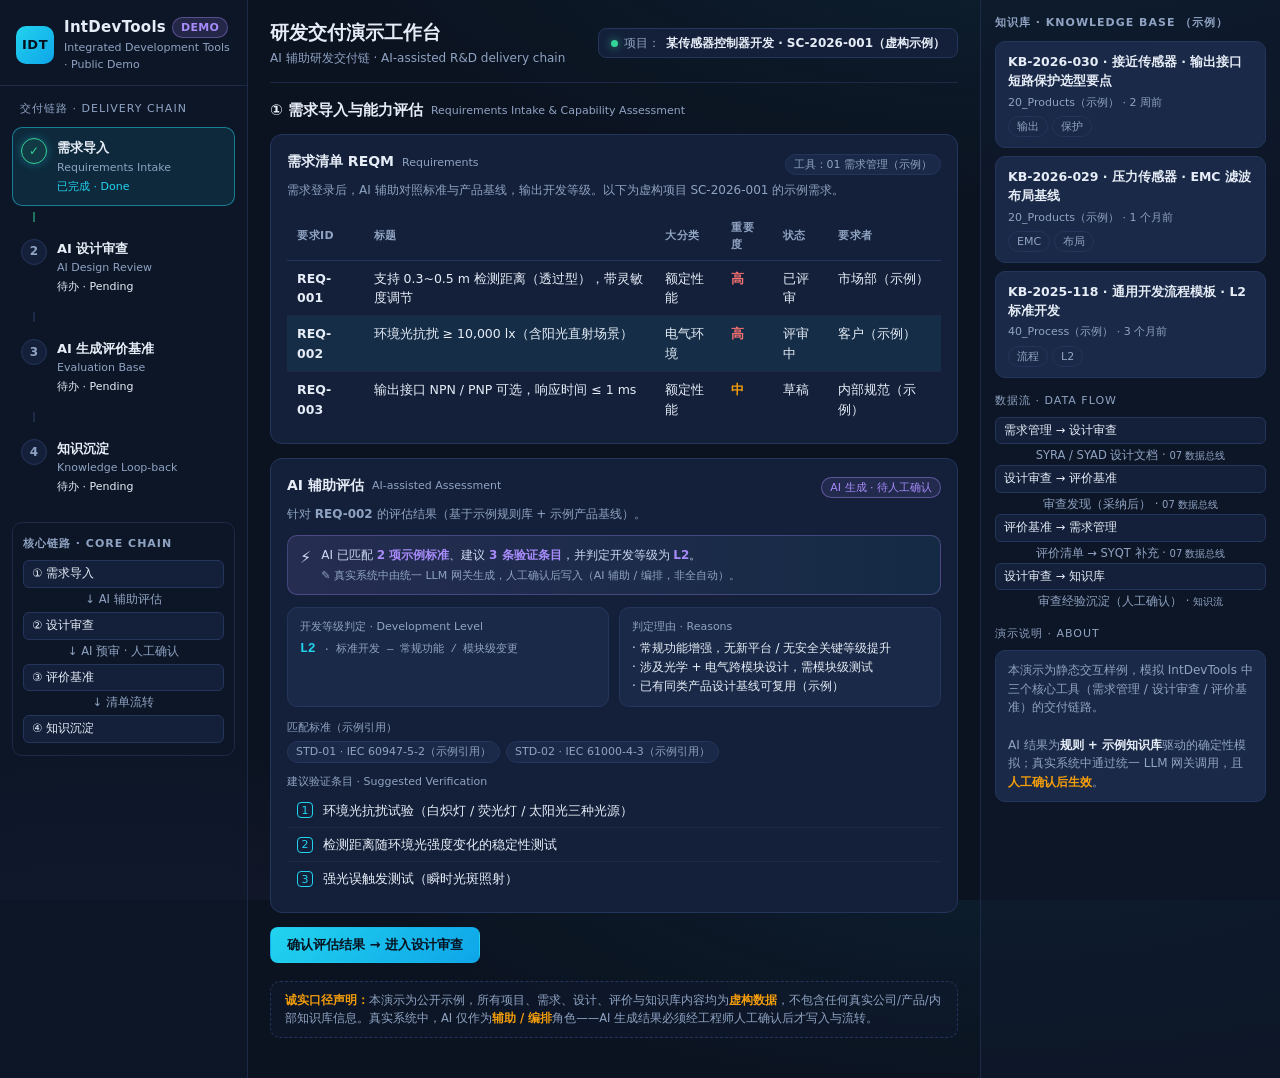
==== demo/index.html @ fffe7171 "feat: IntDevTools 公开演示 — AI 辅助研发交付链（中/日双语 README + 静态 Demo + 架构图 + 虚构样例数据 + MIT）" ====
<!DOCTYPE html>
<html lang="zh-CN">
<head>
<meta charset="UTF-8" />
<meta name="viewport" content="width=device-width, initial-scale=1.0" />
<title>IntDevTools 公开演示 · AI 辅助研发交付链</title>
<meta name="description" content="IntDevTools 公开演示：需求导入 → AI 设计审查 → AI 生成评价基准 → 知识沉淀。所有数据均为虚构示例。" />
<link rel="stylesheet" href="css/style.css" />
</head>
<body>
<div class="app">

  <!-- ================= 左侧：步骤导航 ================= -->
  <aside class="side-l">
    <div class="brand">
      <div class="brand-logo">IDT</div>
      <div>
        <div class="brand-name">IntDevTools<span class="badge-demo">DEMO</span></div>
        <div class="brand-sub">Integrated Development Tools · Public Demo</div>
      </div>
    </div>
    <nav class="stepper" id="stepper"></nav>
  </aside>

  <!-- ================= 中间：主内容 ================= -->
  <main class="main">
    <header class="topbar">
      <div>
        <h1 id="page-title">研发交付演示工作台</h1>
        <div class="sub" id="page-sub">AI 辅助研发交付链 · AI-assisted R&D delivery chain</div>
      </div>
      <div class="chip"><span class="dot"></span><span>项目：</span><b id="chip-project">—</b></div>
    </header>
    <div id="view"></div>
    <div class="disclaimer" id="disclaimer"></div>
  </main>

  <!-- ================= 右侧：知识库 ================= -->
  <aside class="side-r">
    <div class="side-r-inner">
      <h4>知识库 · Knowledge Base <span style="text-transform:none">（示例）</span></h4>
      <div id="kb-list"></div>
      <div class="kb-panel-title">数据流 · Data Flow</div>
      <div id="flow-list"></div>
      <div class="kb-panel-title">演示说明 · About</div>
      <div class="kb-card" style="font-size:12px;color:var(--muted)">
        本演示为静态交互样例，模拟 IntDevTools 中三个核心工具（需求管理 / 设计审查 / 评价基准）的交付链路。<br/><br/>
        AI 结果为<b style="color:var(--text)">规则 + 示例知识库</b>驱动的确定性模拟；真实系统中通过统一 LLM 网关调用，且<b style="color:var(--warn)">人工确认后生效</b>。
      </div>
    </div>
  </aside>

</div>

<script src="js/data.js"></script>
<script src="js/app.js"></script>
</body>
</html>
---- demo/css/style.css ----
/* =====================================================================
   IntDevTools 公开演示 · 样式
   Public demo stylesheet — dark engineering theme, no external deps.
   ===================================================================== */

:root {
  --bg: #0b1220;
  --bg-2: #101a2e;
  --panel: #14203a;
  --panel-2: #1a2947;
  --line: #24355c;
  --line-soft: #1c2a47;
  --text: #e6edf7;
  --muted: #8fa3c2;
  --accent: #22d3ee;
  --accent-2: #38bdf8;
  --ok: #34d399;
  --warn: #f59e0b;
  --danger: #f87171;
  --ai: #a78bfa;
  --mono: "Cascadia Code", "JetBrains Mono", Consolas, "Courier New", monospace;
  --sans: "Segoe UI", "PingFang SC", "Microsoft YaHei", "Hiragino Sans", system-ui, sans-serif;
}

* { box-sizing: border-box; margin: 0; padding: 0; }

html, body { height: 100%; }

body {
  font-family: var(--sans);
  background:
    radial-gradient(1200px 500px at 80% -10%, rgba(34, 211, 238, 0.08), transparent 60%),
    radial-gradient(900px 400px at 10% 110%, rgba(167, 139, 250, 0.07), transparent 60%),
    var(--bg);
  color: var(--text);
  font-size: 14px;
  line-height: 1.55;
  overflow-x: hidden;
}

/* ---------- layout ---------- */
.app { display: grid; grid-template-columns: 248px 1fr 300px; min-height: 100vh; gap: 0; }
.side-l { border-right: 1px solid var(--line-soft); background: rgba(16, 26, 46, 0.55); }
.side-r { border-left: 1px solid var(--line-soft); background: rgba(16, 26, 46, 0.55); }
.main { padding: 18px 22px 40px; min-width: 0; }

/* ---------- brand / top bar ---------- */
.brand { display: flex; align-items: center; gap: 10px; padding: 16px 16px 12px; border-bottom: 1px solid var(--line-soft); }
.brand-logo {
  width: 38px; height: 38px; border-radius: 10px; flex: none;
  background: linear-gradient(135deg, var(--accent), #0ea5e9);
  display: flex; align-items: center; justify-content: center;
  font-weight: 800; color: #06121f; font-size: 13px; letter-spacing: 0.5px;
}
.brand-name { font-weight: 700; font-size: 15px; letter-spacing: 0.3px; }
.brand-sub { font-size: 11px; color: var(--muted); }
.badge-demo {
  display: inline-block; margin-left: 6px; padding: 1px 8px; border-radius: 99px;
  background: rgba(167, 139, 250, 0.15); border: 1px solid rgba(167, 139, 250, 0.4);
  color: var(--ai); font-size: 11px; vertical-align: middle;
}

.topbar {
  display: flex; align-items: center; justify-content: space-between; gap: 12px;
  padding-bottom: 14px; border-bottom: 1px solid var(--line-soft); margin-bottom: 16px; flex-wrap: wrap;
}
.topbar h1 { font-size: 19px; font-weight: 700; }
.topbar .sub { color: var(--muted); font-size: 12px; margin-top: 2px; }
.chip {
  display: inline-flex; align-items: center; gap: 6px; padding: 5px 12px;
  border: 1px solid var(--line); border-radius: 8px; background: var(--panel); font-size: 12px; color: var(--muted);
}
.chip b { color: var(--text); }
.chip .dot { width: 7px; height: 7px; border-radius: 50%; background: var(--ok); box-shadow: 0 0 8px rgba(52, 211, 153, 0.7); }

/* ---------- stepper (left rail) ---------- */
.stepper { padding: 14px 12px; }
.step-title-hint { font-size: 11px; color: var(--muted); text-transform: uppercase; letter-spacing: 1px; padding: 0 8px 10px; }
.step {
  display: flex; gap: 10px; padding: 10px 8px; border-radius: 10px; cursor: pointer;
  border: 1px solid transparent; margin-bottom: 4px; transition: background 0.15s, border-color 0.15s;
}
.step:hover { background: rgba(34, 211, 238, 0.06); }
.step.active { border-color: rgba(34, 211, 238, 0.5); background: rgba(34, 211, 238, 0.1); }
.step .num {
  width: 26px; height: 26px; flex: none; border-radius: 50%; font-size: 12px; font-weight: 700;
  display: flex; align-items: center; justify-content: center;
  border: 1.5px solid var(--line); color: var(--muted); background: var(--panel);
}
.step.active .num { border-color: var(--accent); color: var(--accent); box-shadow: 0 0 10px rgba(34, 211, 238, 0.35); }
.step.done .num { border-color: var(--ok); color: var(--ok); background: rgba(52, 211, 153, 0.1); }
.step .st-name { font-weight: 600; font-size: 13px; }
.step .st-en { font-size: 11px; color: var(--muted); }
.step .st-state { font-size: 11px; margin-top: 2px; }
.step.done .st-state { color: var(--ok); }
.step.active .st-state { color: var(--accent); }

.flow-mini { margin-top: 16px; padding: 12px 10px; border: 1px solid var(--line-soft); border-radius: 10px; }
.flow-mini h4 { font-size: 11px; color: var(--muted); text-transform: uppercase; letter-spacing: 1px; margin-bottom: 8px; }
.flow-node { display: flex; flex-direction: column; gap: 3px; font-size: 11.5px; }
.flow-node span { padding: 4px 8px; border: 1px solid var(--line); border-radius: 6px; background: var(--panel); }
.flow-node .arrow { text-align: center; color: var(--muted); border: none; background: none; padding: 0; }
.flow-node .arrow small { font-size: 10px; }

/* ---------- panels ---------- */
.panel { background: var(--panel); border: 1px solid var(--line); border-radius: 12px; padding: 16px; margin-bottom: 14px; }
.panel h3 { font-size: 14px; font-weight: 700; margin-bottom: 4px; display: flex; align-items: center; gap: 8px; }
.panel h3 .en { font-size: 11px; color: var(--muted); font-weight: 400; }
.panel .desc { color: var(--muted); font-size: 12px; margin-bottom: 12px; }
.panel-title-row { display: flex; align-items: center; justify-content: space-between; margin-bottom: 4px; }

.tag { display: inline-block; padding: 1px 8px; border-radius: 99px; font-size: 11px; border: 1px solid var(--line); color: var(--muted); background: var(--panel-2); }
.tag.ai { border-color: rgba(167, 139, 250, 0.45); color: var(--ai); background: rgba(167, 139, 250, 0.1); }
.tag.ok { border-color: rgba(52, 211, 153, 0.45); color: var(--ok); background: rgba(52, 211, 153, 0.08); }
.tag.warn { border-color: rgba(245, 158, 11, 0.5); color: var(--warn); background: rgba(245, 158, 11, 0.08); }
.tag.danger { border-color: rgba(248, 113, 113, 0.5); color: var(--danger); background: rgba(248, 113, 113, 0.08); }

/* AI banner */
.ai-banner {
  display: flex; gap: 10px; align-items: flex-start; padding: 10px 12px; border-radius: 10px;
  background: linear-gradient(90deg, rgba(167, 139, 250, 0.12), rgba(34, 211, 238, 0.06));
  border: 1px solid rgba(167, 139, 250, 0.3); margin-bottom: 12px; font-size: 12px; color: #cdd9f2;
}
.ai-banner .ai-ico { font-size: 16px; }
.ai-banner b { color: var(--ai); }
.ai-banner .human-note { color: var(--muted); font-size: 11px; margin-top: 2px; }

/* table */
table { width: 100%; border-collapse: collapse; font-size: 12.5px; }
th { text-align: left; color: var(--muted); font-weight: 600; font-size: 11px; text-transform: uppercase; letter-spacing: 0.5px; padding: 7px 10px; border-bottom: 1px solid var(--line); }
td { padding: 8px 10px; border-bottom: 1px solid var(--line-soft); vertical-align: top; }
tr:last-child td { border-bottom: none; }
.hl { background: rgba(34, 211, 238, 0.07); }

/* badges in cells */
.pri-high { color: var(--danger); font-weight: 600; }
.pri-mid { color: var(--warn); font-weight: 600; }
.pri-low { color: var(--muted); }

/* findings */
.finding { border: 1px solid var(--line); border-radius: 10px; padding: 12px 14px; margin-bottom: 10px; background: var(--panel-2); }
.finding .fh { display: flex; align-items: center; gap: 8px; flex-wrap: wrap; margin-bottom: 6px; }
.finding .ft { font-weight: 700; font-size: 13px; }
.finding .fd { color: var(--muted); font-size: 12.5px; margin-bottom: 8px; }
.finding .meta { font-size: 11.5px; color: var(--muted); display: flex; gap: 14px; flex-wrap: wrap; margin-bottom: 8px; }
.finding .meta b { color: var(--text); font-weight: 600; }
.confbar { height: 4px; border-radius: 2px; background: rgba(139, 155, 189, 0.2); overflow: hidden; margin-top: 3px; }
.confbar i { display: block; height: 100%; background: linear-gradient(90deg, var(--ai), var(--accent)); }

/* checklist rows */
.chk-row { display: flex; align-items: center; gap: 10px; padding: 7px 10px; border-bottom: 1px solid var(--line-soft); font-size: 12.5px; }
.chk-row:last-child { border-bottom: none; }
.chk-row .box { width: 16px; height: 16px; border-radius: 4px; border: 1.5px solid var(--line); flex: none; display: flex; align-items: center; justify-content: center; font-size: 11px; color: transparent; }
.chk-row.done .box { border-color: var(--ok); color: var(--ok); background: rgba(52, 211, 153, 0.1); }
.chk-row .item { flex: 1; }
.chk-row .sev { width: 46px; text-align: center; font-size: 11px; padding: 2px 0; border-radius: 6px; }
.sev-must { color: var(--danger); border: 1px solid rgba(248, 113, 113, 0.4); background: rgba(248, 113, 113, 0.08); }
.sev-rec { color: var(--warn); border: 1px solid rgba(245, 158, 11, 0.4); background: rgba(245, 158, 11, 0.08); }
.sev-ref { color: var(--muted); border: 1px solid var(--line); background: var(--panel); }
.chk-row .std { width: 150px; color: var(--muted); font-size: 11px; font-family: var(--mono); }

/* buttons */
.btn {
  display: inline-flex; align-items: center; gap: 6px; padding: 8px 16px; border-radius: 8px;
  border: 1px solid var(--line); background: var(--panel-2); color: var(--text);
  font-size: 13px; cursor: pointer; font-family: var(--sans); transition: all 0.15s; font-weight: 600;
}
.btn:hover { border-color: var(--accent); }
.btn.primary { background: linear-gradient(135deg, var(--accent), #0ea5e9); border-color: transparent; color: #06121f; }
.btn.primary:hover { filter: brightness(1.08); }
.btn.ghost { background: transparent; }
.btn.small { padding: 4px 10px; font-size: 12px; }
.btn:disabled { opacity: 0.4; cursor: not-allowed; }
.btn-row { display: flex; gap: 10px; margin-top: 14px; flex-wrap: wrap; }

/* typing / AI effect */
.ai-thinking { display: inline-flex; align-items: center; gap: 8px; color: var(--ai); font-size: 12.5px; }
.ai-thinking .bar { display: inline-flex; gap: 3px; }
.ai-thinking .bar i { width: 5px; height: 5px; border-radius: 50%; background: var(--ai); animation: blink 1s infinite; }
.ai-thinking .bar i:nth-child(2) { animation-delay: 0.2s; }
.ai-thinking .bar i:nth-child(3) { animation-delay: 0.4s; }
@keyframes blink { 0%, 100% { opacity: 0.2; } 50% { opacity: 1; } }

/* KB right panel */
.kb-card { border: 1px solid var(--line); border-radius: 10px; padding: 10px 12px; margin-bottom: 8px; background: var(--panel-2); }
.kb-card .t { font-weight: 600; font-size: 12.5px; margin-bottom: 3px; }
.kb-card .c { color: var(--muted); font-size: 11px; margin-bottom: 5px; }
.kb-card .tags { display: flex; gap: 4px; flex-wrap: wrap; }
.kb-card.new { border-color: rgba(52, 211, 153, 0.5); box-shadow: 0 0 12px rgba(52, 211, 153, 0.12); }
.kb-card.new .t::after { content: " NEW"; color: var(--ok); font-size: 10px; }
.kb-panel-title { font-size: 11px; color: var(--muted); text-transform: uppercase; letter-spacing: 1px; margin: 14px 0 8px; }

/* right panel base */
.side-r-inner { padding: 14px 14px 30px; }
.side-r h4 { font-size: 11px; color: var(--muted); text-transform: uppercase; letter-spacing: 1px; margin-bottom: 10px; }

/* contribution */
.cont-body { background: var(--panel-2); border: 1px solid var(--line); border-radius: 10px; padding: 12px 14px; font-size: 12.5px; }
.cont-body li { margin: 4px 0 4px 16px; color: #c9d6ee; }
.cont-meta { font-size: 11.5px; color: var(--muted); margin-top: 8px; }

/* section heading inside main */
.section-title { font-size: 15px; font-weight: 700; margin: 4px 0 12px; display: flex; align-items: center; gap: 8px; }
.section-title .en { font-size: 11px; color: var(--muted); font-weight: 400; }

/* disclaimer */
.disclaimer {
  margin-top: 18px; padding: 10px 14px; border-radius: 10px; font-size: 11.5px; color: var(--muted);
  border: 1px dashed var(--line); background: rgba(16, 26, 46, 0.6);
}
.disclaimer b { color: var(--warn); }

/* design doc */
.dd-sec { border: 1px solid var(--line-soft); border-radius: 8px; padding: 10px 12px; margin-bottom: 8px; background: rgba(16, 26, 46, 0.5); }
.dd-sec .dn { font-weight: 700; font-size: 12.5px; margin-bottom: 2px; color: var(--accent-2); }
.dd-sec .dc { font-size: 12.5px; color: #c9d6ee; }
.dd-sec .dt { margin-top: 4px; }

/* spec table for assessment */
.spec-grid { display: grid; grid-template-columns: 1fr 1fr; gap: 10px; }
.spec-box { border: 1px solid var(--line); border-radius: 10px; padding: 10px 12px; background: var(--panel-2); }
.spec-box .k { font-size: 11px; color: var(--muted); margin-bottom: 4px; }
.spec-box .v { font-size: 13px; font-weight: 600; }
.spec-box .v small { font-weight: 400; color: var(--muted); }
.level-badge { color: var(--accent); font-family: var(--mono); font-size: 14px; }

/* progress line in stepper */
.progress-line { margin: 6px 0 6px 21px; width: 2px; height: 10px; background: var(--line-soft); }
.progress-line.done { background: rgba(52, 211, 153, 0.5); }

/* hide scrollbars in export mode not needed */
::-webkit-scrollbar { width: 9px; height: 9px; }
::-webkit-scrollbar-thumb { background: #24355c; border-radius: 5px; }
::-webkit-scrollbar-track { background: transparent; }

/* responsive */
@media (max-width: 1180px) {
  .app { grid-template-columns: 220px 1fr; }
  .side-r { display: none; }
}
@media (max-width: 820px) {
  .app { grid-template-columns: 1fr; }
  .side-l { display: none; }
  .spec-grid { grid-template-columns: 1fr; }
}

/* export mode (for screenshots): flatten everything, no animations */
body.export .ai-thinking { display: none; }
body.export .btn { visibility: hidden; }
body.export .anim { animation: none !important; }
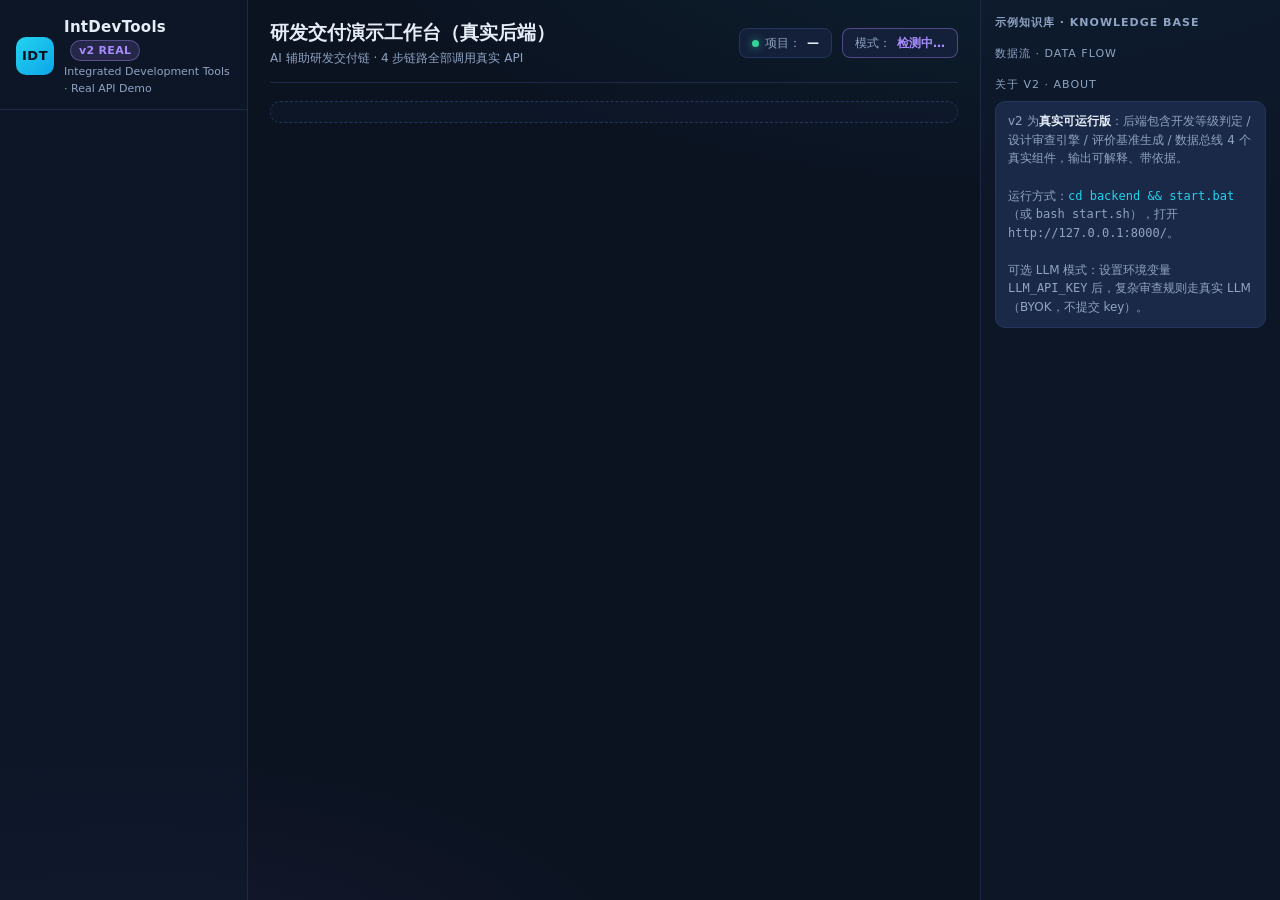
==== commit 1e4d8a1b: "feat: v2 真实后端可运行版 — Flask API 驱动 4 步链路 + 独立 .gitignore" ====
--- a/demo/index.html
+++ b/demo/index.html
@@ -3,8 +3,8 @@
 <head>
 <meta charset="UTF-8" />
 <meta name="viewport" content="width=device-width, initial-scale=1.0" />
-<title>IntDevTools 公开演示 · AI 辅助研发交付链</title>
-<meta name="description" content="IntDevTools 公开演示：需求导入 → AI 设计审查 → AI 生成评价基准 → 知识沉淀。所有数据均为虚构示例。" />
+<title>IntDevTools 公开演示 v2 · 真实后端可运行版</title>
+<meta name="description" content="IntDevTools 公开演示 v2：需求导入 → AI 设计审查 → AI 生成评价基准 → 知识沉淀，全部输出来自真实后端代码。所有数据为虚构示例。" />
 <link rel="stylesheet" href="css/style.css" />
 </head>
 <body>
@@ -15,8 +15,8 @@
     <div class="brand">
       <div class="brand-logo">IDT</div>
       <div>
-        <div class="brand-name">IntDevTools<span class="badge-demo">DEMO</span></div>
-        <div class="brand-sub">Integrated Development Tools · Public Demo</div>
+        <div class="brand-name">IntDevTools<span class="badge-demo">v2 REAL</span></div>
+        <div class="brand-sub">Integrated Development Tools · Real API Demo</div>
       </div>
     </div>
     <nav class="stepper" id="stepper"></nav>
@@ -26,10 +26,13 @@
   <main class="main">
     <header class="topbar">
       <div>
-        <h1 id="page-title">研发交付演示工作台</h1>
-        <div class="sub" id="page-sub">AI 辅助研发交付链 · AI-assisted R&D delivery chain</div>
+        <h1 id="page-title">研发交付演示工作台（真实后端）</h1>
+        <div class="sub" id="page-sub">AI 辅助研发交付链 · 4 步链路全部调用真实 API</div>
       </div>
-      <div class="chip"><span class="dot"></span><span>项目：</span><b id="chip-project">—</b></div>
+      <div style="display:flex;gap:10px;flex-wrap:wrap">
+        <div class="chip"><span class="dot"></span><span>项目：</span><b id="chip-project">—</b></div>
+        <div class="chip" id="chip-mode" style="border-color:rgba(167,139,250,0.4)">模式：<b style="color:var(--ai)">检测中…</b></div>
+      </div>
     </header>
     <div id="view"></div>
     <div class="disclaimer" id="disclaimer"></div>
@@ -38,21 +41,22 @@
   <!-- ================= 右侧：知识库 ================= -->
   <aside class="side-r">
     <div class="side-r-inner">
-      <h4>知识库 · Knowledge Base <span style="text-transform:none">（示例）</span></h4>
+      <h4>示例知识库 · Knowledge Base</h4>
       <div id="kb-list"></div>
       <div class="kb-panel-title">数据流 · Data Flow</div>
       <div id="flow-list"></div>
-      <div class="kb-panel-title">演示说明 · About</div>
+      <div class="kb-panel-title">关于 v2 · About</div>
       <div class="kb-card" style="font-size:12px;color:var(--muted)">
-        本演示为静态交互样例，模拟 IntDevTools 中三个核心工具（需求管理 / 设计审查 / 评价基准）的交付链路。<br/><br/>
-        AI 结果为<b style="color:var(--text)">规则 + 示例知识库</b>驱动的确定性模拟；真实系统中通过统一 LLM 网关调用，且<b style="color:var(--warn)">人工确认后生效</b>。
+        v2 为<b style="color:var(--text)">真实可运行版</b>：后端包含开发等级判定 / 设计审查引擎 / 评价基准生成 / 数据总线 4 个真实组件，输出可解释、带依据。<br/><br/>
+        运行方式：<code style="color:var(--accent)">cd backend && start.bat</code>（或 <code>bash start.sh</code>），打开 <code>http://127.0.0.1:8000/</code>。<br/><br/>
+        可选 LLM 模式：设置环境变量 <code>LLM_API_KEY</code> 后，复杂审查规则走真实 LLM（BYOK，不提交 key）。
       </div>
     </div>
   </aside>
 
 </div>
 
-<script src="js/data.js"></script>
+<script src="js/api.js"></script>
 <script src="js/app.js"></script>
 </body>
 </html>
